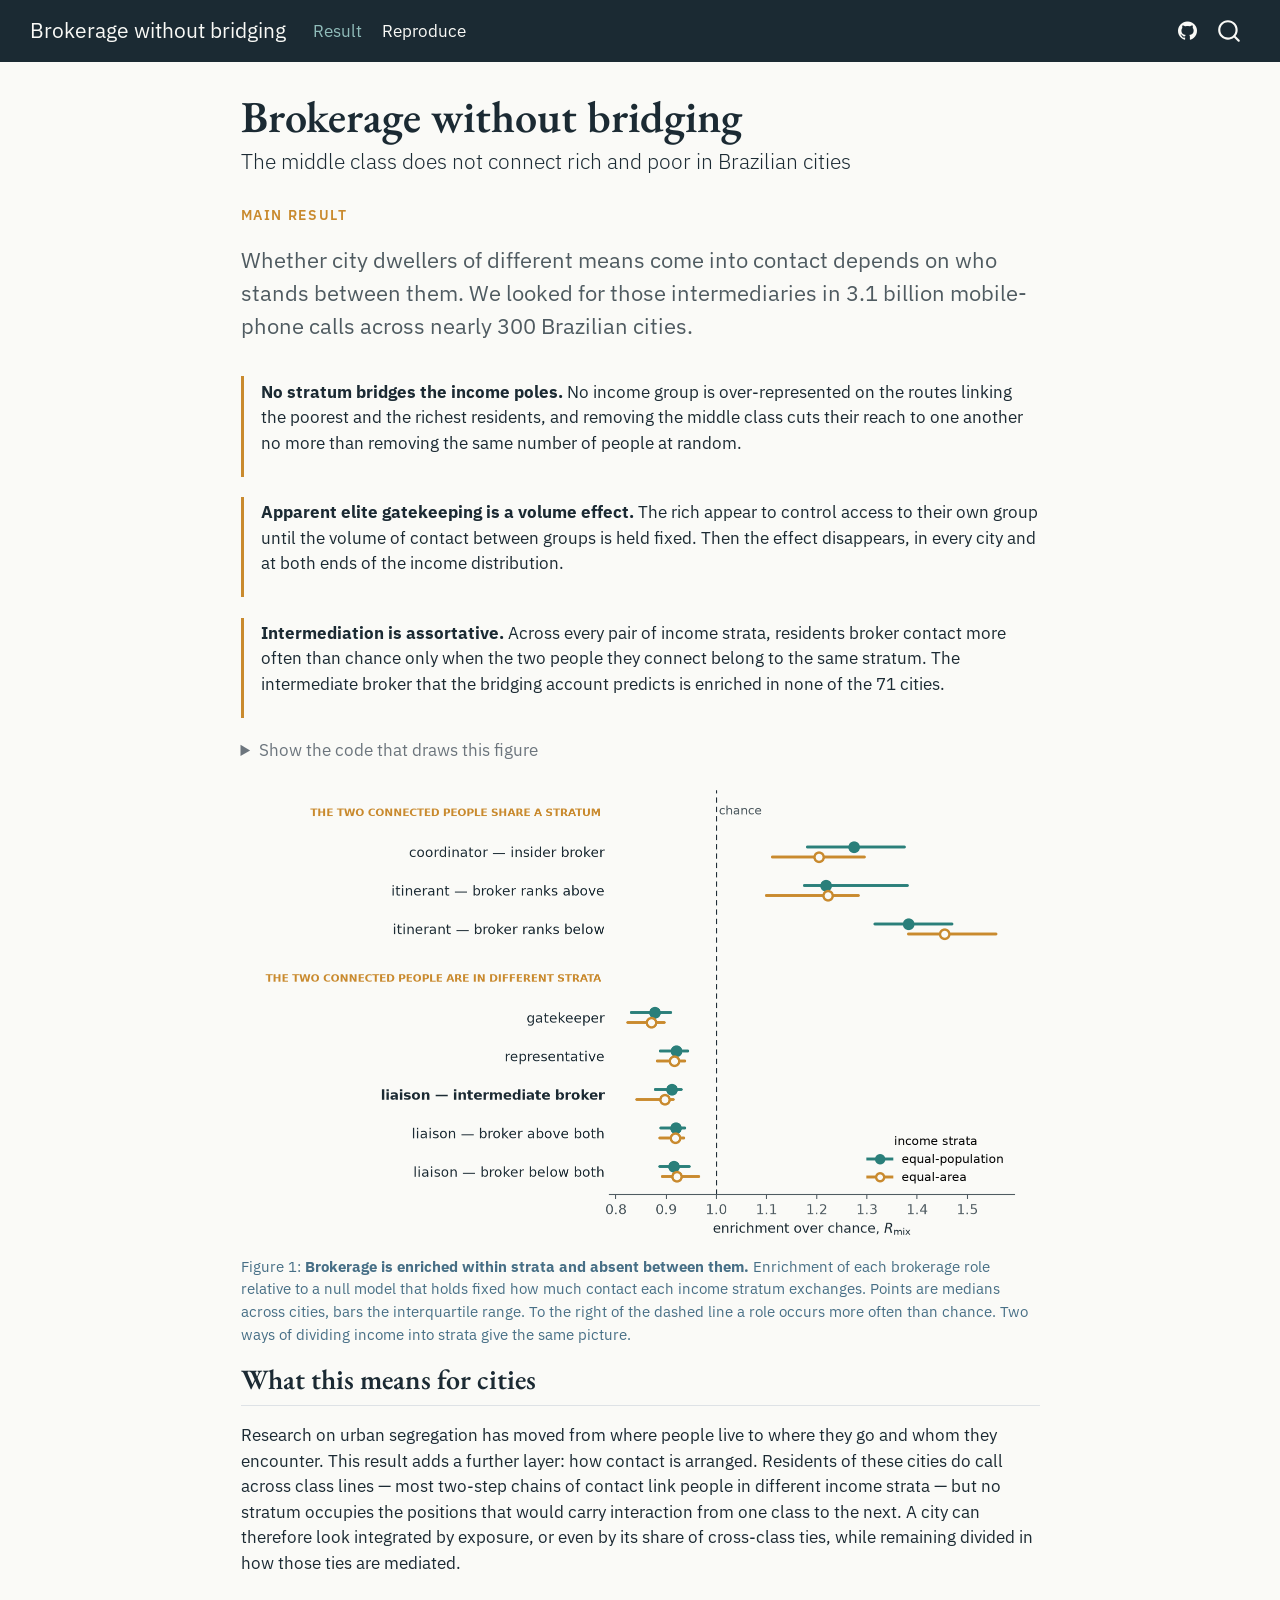
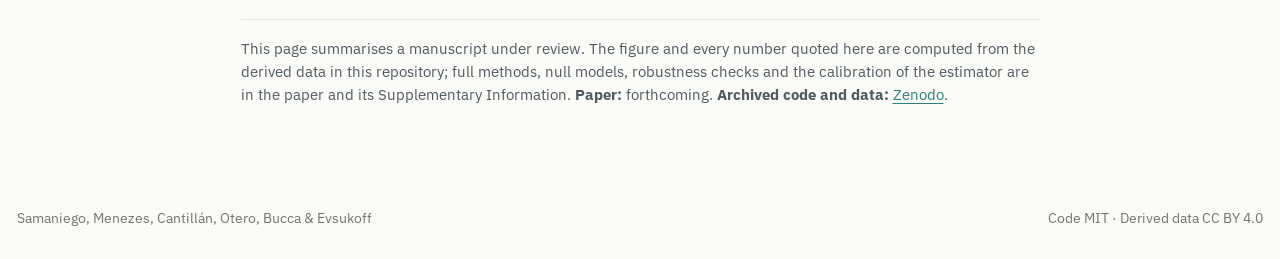
==== index.html @ ccaf2597 "Built site for gh-pages" ====
<!DOCTYPE html>
<html xmlns="http://www.w3.org/1999/xhtml" lang="en" xml:lang="en"><head>

<meta charset="utf-8">
<meta name="generator" content="quarto-1.10.19">

<meta name="viewport" content="width=device-width, initial-scale=1.0, user-scalable=yes">


<title>Brokerage without bridging</title>
<style>
/* Default styles provided by pandoc.
** See https://pandoc.org/MANUAL.html#variables-for-html for config info.
*/
span.smallcaps{font-variant: small-caps;}
div.columns{display: flex; gap: 1.5em;}
div.column{flex: auto;}
@media screen {
div.columns{gap: min(4vw, 1.5em);}
div.column{overflow-x: auto;}
}
div.hanging-indent{margin-left: 1.5em; text-indent: -1.5em;}
ul.task-list{list-style: none;}
ul.task-list li input[type="checkbox"] {
  width: 0.8em;
  margin: 0 0.8em 0.2em -1em; /* quarto-specific, see https://github.com/quarto-dev/quarto-cli/issues/4556 */ 
  vertical-align: middle;
}
/* CSS for syntax highlighting */
html { -webkit-text-size-adjust: 100%; }
pre > code.sourceCode { white-space: pre; position: relative; }
pre > code.sourceCode > span { display: inline-block; line-height: 1.25; }
pre > code.sourceCode > span:empty { height: 1.2em; }
.sourceCode { overflow: visible; }
code.sourceCode > span { color: inherit; text-decoration: inherit; }
div.sourceCode { margin: 1em 0; }
pre.sourceCode { margin: 0; }
@media screen {
div.sourceCode { overflow: auto; }
}
@media print {
pre > code.sourceCode { white-space: pre-wrap; }
pre > code.sourceCode > span { text-indent: -5em; padding-left: 5em; }
}
pre.numberSource code
  { counter-reset: source-line 0; }
pre.numberSource code > span
  { position: relative; left: -4em; counter-increment: source-line; }
pre.numberSource code > span > a:first-child::before
  { content: counter(source-line);
    position: relative; left: -1em; text-align: right; vertical-align: baseline;
    border: none; display: inline-block;
    -webkit-touch-callout: none; -webkit-user-select: none;
    -khtml-user-select: none; -moz-user-select: none;
    -ms-user-select: none; user-select: none;
    padding: 0 4px; width: 4em;
  }
pre.numberSource { margin-left: 3em;  padding-left: 4px; }
div.sourceCode
  {   }
@media screen {
pre > code.sourceCode > span > a:first-child::before { text-decoration: underline; }
}
</style>


<script src="site_libs/quarto-nav/quarto-nav.js"></script>
<script src="site_libs/quarto-nav/headroom.min.js"></script>
<script src="site_libs/clipboard/clipboard.min.js"></script>
<script src="site_libs/quarto-search/autocomplete.umd.js"></script>
<script src="site_libs/quarto-search/fuse.min.js"></script>
<script src="site_libs/quarto-search/quarto-search.js"></script>
<meta name="quarto:offset" content="./">
<script src="site_libs/quarto-html/quarto.js" type="module"></script>
<script src="site_libs/quarto-html/tabsets/tabsets.js" type="module"></script>
<script src="site_libs/quarto-html/popper.min.js"></script>
<script src="site_libs/quarto-html/tippy.umd.min.js"></script>
<script src="site_libs/quarto-html/anchor.min.js"></script>
<link href="site_libs/quarto-html/tippy.css" rel="stylesheet">
<link href="site_libs/quarto-html/quarto-syntax-highlighting-bf27225e3a48a9273f3daa8f8e829971.css" rel="stylesheet" id="quarto-text-highlighting-styles">
<script src="site_libs/bootstrap/bootstrap.min.js"></script>
<link href="site_libs/bootstrap/bootstrap-icons.css" rel="stylesheet">
<link href="site_libs/bootstrap/bootstrap-296f90be2a4265a819864c602e8d1efe.min.css" rel="stylesheet" append-hash="true" id="quarto-bootstrap" data-mode="light">
<script id="quarto-search-options" type="application/json">{
  "location": "navbar",
  "copy-button": false,
  "collapse-after": 3,
  "panel-placement": "end",
  "type": "overlay",
  "limit": 50,
  "keyboard-shortcut": [
    "f",
    "/",
    "s"
  ],
  "show-item-context": false,
  "language": {
    "search-no-results-text": "No results",
    "search-matching-documents-text": "matching documents",
    "search-copy-link-title": "Copy link to search",
    "search-hide-matches-text": "Hide additional matches",
    "search-more-match-text": "more match in this document",
    "search-more-matches-text": "more matches in this document",
    "search-clear-button-title": "Clear",
    "search-text-placeholder": "",
    "search-detached-cancel-button-title": "Cancel",
    "search-submit-button-title": "Submit",
    "search-label": "Search"
  }
}</script>
<style>html{ scroll-behavior: smooth; }</style>


</head>

<body class="nav-fixed fullcontent quarto-light">

<div id="quarto-search-results"></div>
  <header id="quarto-header" class="headroom fixed-top">
    <nav class="navbar navbar-expand-lg " data-bs-theme="dark">
      <div class="navbar-container container-fluid">
      <div class="navbar-brand-container mx-auto">
    <a class="navbar-brand" href="./index.html">
    <span class="navbar-title">Brokerage without bridging</span>
    </a>
  </div>
            <div id="quarto-search" class="" title="Search"></div>
          <button class="navbar-toggler" type="button" data-bs-toggle="collapse" data-bs-target="#navbarCollapse" aria-controls="navbarCollapse" role="menu" aria-expanded="false" aria-label="Toggle navigation" onclick="if (window.quartoToggleHeadroom) { window.quartoToggleHeadroom(); }">
  <span class="navbar-toggler-icon"></span>
</button>
          <div class="collapse navbar-collapse" id="navbarCollapse">
            <ul class="navbar-nav navbar-nav-scroll me-auto">
  <li class="nav-item">
    <a class="nav-link active" href="./index.html" aria-current="page"> 
<span class="menu-text">Result</span></a>
  </li>  
  <li class="nav-item">
    <a class="nav-link" href="./reproduce.html"> 
<span class="menu-text">Reproduce</span></a>
  </li>  
</ul>
            <ul class="navbar-nav navbar-nav-scroll ms-auto">
  <li class="nav-item compact">
    <a class="nav-link" href="https://github.com/horaciosamaniego/middle-class-brokerage"> <i class="bi bi-github" role="img" aria-label="GitHub repository">
</i> 
<span class="menu-text"></span></a>
  </li>  
</ul>
          </div> <!-- /navcollapse -->
            <div class="quarto-navbar-tools">
</div>
      </div> <!-- /container-fluid -->
    </nav>
</header>
<!-- content -->
<div id="quarto-content" class="quarto-container page-columns page-rows-contents page-layout-article page-navbar">
<!-- sidebar -->
<!-- margin-sidebar -->
    
<!-- main -->
<main class="content" id="quarto-document-content">

<header id="title-block-header" class="quarto-title-block default">
<div class="quarto-title">
<h1 class="title">Brokerage without bridging</h1>
<p class="subtitle lead">The middle class does not connect rich and poor in Brazilian cities</p>
</div>



<div class="quarto-title-meta">

    
  
    
  </div>
  


</header>


<div class="eyebrow">
<p>Main result</p>
</div>
<div class="lede">
<p>Whether city dwellers of different means come into contact depends on who stands between them. We looked for those intermediaries in 3.1 billion mobile-phone calls across nearly 300 Brazilian cities.</p>
</div>
<div class="finding">
<p><strong>No stratum bridges the income poles.</strong> No income group is over-represented on the routes linking the poorest and the richest residents, and removing the middle class cuts their reach to one another no more than removing the same number of people at random.</p>
</div>
<div class="finding">
<p><strong>Apparent elite gatekeeping is a volume effect.</strong> The rich appear to control access to their own group until the volume of contact between groups is held fixed. Then the effect disappears, in every city and at both ends of the income distribution.</p>
</div>
<div class="finding">
<p><strong>Intermediation is assortative.</strong> Across every pair of income strata, residents broker contact more often than chance only when the two people they connect belong to the same stratum. The intermediate broker that the bridging account predicts is enriched in none of the 71 cities.</p>
</div>
<div id="cell-fig-roles" class="cell" data-execution_count="2">
<details class="code-fold">
<summary>Show the code that draws this figure</summary>
<div class="code-copy-outer-scaffold"><div class="sourceCode cell-code" id="cb1"><pre class="sourceCode python code-with-copy"><code class="sourceCode python"><span id="cb1-1"><a href="#cb1-1" aria-hidden="true" tabindex="-1"></a><span class="im">import</span> matplotlib.pyplot <span class="im">as</span> plt</span>
<span id="cb1-2"><a href="#cb1-2" aria-hidden="true" tabindex="-1"></a><span class="im">from</span> matplotlib.lines <span class="im">import</span> Line2D</span>
<span id="cb1-3"><a href="#cb1-3" aria-hidden="true" tabindex="-1"></a></span>
<span id="cb1-4"><a href="#cb1-4" aria-hidden="true" tabindex="-1"></a>plt.rcParams.update({<span class="st">"font.family"</span>: <span class="st">"sans-serif"</span>, <span class="st">"font.size"</span>: <span class="dv">10</span>,</span>
<span id="cb1-5"><a href="#cb1-5" aria-hidden="true" tabindex="-1"></a>                     <span class="st">"axes.edgecolor"</span>: <span class="st">"#4F5B61"</span>, <span class="st">"axes.labelcolor"</span>: <span class="st">"#1B2A33"</span>,</span>
<span id="cb1-6"><a href="#cb1-6" aria-hidden="true" tabindex="-1"></a>                     <span class="st">"xtick.color"</span>: <span class="st">"#4F5B61"</span>, <span class="st">"ytick.color"</span>: <span class="st">"#1B2A33"</span>})</span>
<span id="cb1-7"><a href="#cb1-7" aria-hidden="true" tabindex="-1"></a>fig, ax <span class="op">=</span> plt.subplots(figsize<span class="op">=</span>(<span class="fl">7.4</span>, <span class="fl">4.9</span>))</span>
<span id="cb1-8"><a href="#cb1-8" aria-hidden="true" tabindex="-1"></a>fig.patch.set_facecolor(<span class="st">"#FAFAF7"</span>)<span class="op">;</span> ax.set_facecolor(<span class="st">"#FAFAF7"</span>)</span>
<span id="cb1-9"><a href="#cb1-9" aria-hidden="true" tabindex="-1"></a></span>
<span id="cb1-10"><a href="#cb1-10" aria-hidden="true" tabindex="-1"></a>ypos <span class="op">=</span> {}</span>
<span id="cb1-11"><a href="#cb1-11" aria-hidden="true" tabindex="-1"></a>y <span class="op">=</span> <span class="dv">0</span></span>
<span id="cb1-12"><a href="#cb1-12" aria-hidden="true" tabindex="-1"></a><span class="cf">for</span> i, (key, label, same) <span class="kw">in</span> <span class="bu">enumerate</span>(ROLES):</span>
<span id="cb1-13"><a href="#cb1-13" aria-hidden="true" tabindex="-1"></a>    <span class="cf">if</span> i <span class="op">==</span> <span class="dv">3</span>:</span>
<span id="cb1-14"><a href="#cb1-14" aria-hidden="true" tabindex="-1"></a>        y <span class="op">+=</span> <span class="fl">1.3</span>                                   <span class="co"># room for the second group header</span></span>
<span id="cb1-15"><a href="#cb1-15" aria-hidden="true" tabindex="-1"></a>    ypos[key] <span class="op">=</span> y</span>
<span id="cb1-16"><a href="#cb1-16" aria-hidden="true" tabindex="-1"></a>    y <span class="op">+=</span> <span class="dv">1</span></span>
<span id="cb1-17"><a href="#cb1-17" aria-hidden="true" tabindex="-1"></a></span>
<span id="cb1-18"><a href="#cb1-18" aria-hidden="true" tabindex="-1"></a>offset <span class="op">=</span> {<span class="st">"equal-population"</span>: <span class="op">-</span><span class="fl">0.13</span>, <span class="st">"equal-area"</span>: <span class="fl">0.13</span>}</span>
<span id="cb1-19"><a href="#cb1-19" aria-hidden="true" tabindex="-1"></a><span class="cf">for</span> fname, strat, colour <span class="kw">in</span> STRATS:</span>
<span id="cb1-20"><a href="#cb1-20" aria-hidden="true" tabindex="-1"></a>    <span class="cf">if</span> strat <span class="kw">not</span> <span class="kw">in</span> tables:</span>
<span id="cb1-21"><a href="#cb1-21" aria-hidden="true" tabindex="-1"></a>        <span class="cf">continue</span></span>
<span id="cb1-22"><a href="#cb1-22" aria-hidden="true" tabindex="-1"></a>    <span class="cf">for</span> key, _, _ <span class="kw">in</span> ROLES:</span>
<span id="cb1-23"><a href="#cb1-23" aria-hidden="true" tabindex="-1"></a>        v <span class="op">=</span> vals(tables[strat], key)</span>
<span id="cb1-24"><a href="#cb1-24" aria-hidden="true" tabindex="-1"></a>        <span class="cf">if</span> <span class="kw">not</span> <span class="bu">len</span>(v):</span>
<span id="cb1-25"><a href="#cb1-25" aria-hidden="true" tabindex="-1"></a>            <span class="cf">continue</span></span>
<span id="cb1-26"><a href="#cb1-26" aria-hidden="true" tabindex="-1"></a>        q1, med, q3 <span class="op">=</span> np.percentile(v, [<span class="dv">25</span>, <span class="dv">50</span>, <span class="dv">75</span>])</span>
<span id="cb1-27"><a href="#cb1-27" aria-hidden="true" tabindex="-1"></a>        yy <span class="op">=</span> ypos[key] <span class="op">+</span> offset[strat]</span>
<span id="cb1-28"><a href="#cb1-28" aria-hidden="true" tabindex="-1"></a>        ax.plot([q1, q3], [yy, yy], color<span class="op">=</span>colour, lw<span class="op">=</span><span class="fl">2.2</span>, solid_capstyle<span class="op">=</span><span class="st">"round"</span>)</span>
<span id="cb1-29"><a href="#cb1-29" aria-hidden="true" tabindex="-1"></a>        ax.plot(med, yy, <span class="st">"o"</span>, ms<span class="op">=</span><span class="dv">7</span>, color<span class="op">=</span>colour,</span>
<span id="cb1-30"><a href="#cb1-30" aria-hidden="true" tabindex="-1"></a>                mfc<span class="op">=</span>colour <span class="cf">if</span> strat <span class="op">==</span> <span class="st">"equal-population"</span> <span class="cf">else</span> <span class="st">"#FAFAF7"</span>, mew<span class="op">=</span><span class="fl">1.8</span>)</span>
<span id="cb1-31"><a href="#cb1-31" aria-hidden="true" tabindex="-1"></a></span>
<span id="cb1-32"><a href="#cb1-32" aria-hidden="true" tabindex="-1"></a>ax.axvline(<span class="dv">1</span>, color<span class="op">=</span><span class="st">"#1B2A33"</span>, ls<span class="op">=</span>(<span class="dv">0</span>, (<span class="dv">4</span>, <span class="dv">3</span>)), lw<span class="op">=</span><span class="dv">1</span>)</span>
<span id="cb1-33"><a href="#cb1-33" aria-hidden="true" tabindex="-1"></a>ax.text(<span class="fl">1.005</span>, <span class="op">-</span><span class="fl">1.05</span>, <span class="st">"chance"</span>, color<span class="op">=</span><span class="st">"#4F5B61"</span>, fontsize<span class="op">=</span><span class="dv">9</span>, va<span class="op">=</span><span class="st">"center"</span>)</span>
<span id="cb1-34"><a href="#cb1-34" aria-hidden="true" tabindex="-1"></a>ax.set_yticks([ypos[k] <span class="cf">for</span> k, _, _ <span class="kw">in</span> ROLES])</span>
<span id="cb1-35"><a href="#cb1-35" aria-hidden="true" tabindex="-1"></a>ax.set_yticklabels([l <span class="cf">for</span> _, l, _ <span class="kw">in</span> ROLES])</span>
<span id="cb1-36"><a href="#cb1-36" aria-hidden="true" tabindex="-1"></a><span class="cf">for</span> t, (key, _, _) <span class="kw">in</span> <span class="bu">zip</span>(ax.get_yticklabels(), ROLES):</span>
<span id="cb1-37"><a href="#cb1-37" aria-hidden="true" tabindex="-1"></a>    <span class="cf">if</span> key <span class="op">==</span> <span class="st">"liaison_intermediate"</span>:</span>
<span id="cb1-38"><a href="#cb1-38" aria-hidden="true" tabindex="-1"></a>        t.set_fontweight(<span class="st">"bold"</span>)                   <span class="co"># the bridging role</span></span>
<span id="cb1-39"><a href="#cb1-39" aria-hidden="true" tabindex="-1"></a>ax.set_xlabel(<span class="st">"enrichment over chance, $R_</span><span class="ch">\\</span><span class="st">mathrm</span><span class="sc">{mix}</span><span class="st">$"</span>)</span>
<span id="cb1-40"><a href="#cb1-40" aria-hidden="true" tabindex="-1"></a><span class="cf">for</span> side <span class="kw">in</span> (<span class="st">"top"</span>, <span class="st">"right"</span>, <span class="st">"left"</span>):</span>
<span id="cb1-41"><a href="#cb1-41" aria-hidden="true" tabindex="-1"></a>    ax.spines[side].set_visible(<span class="va">False</span>)</span>
<span id="cb1-42"><a href="#cb1-42" aria-hidden="true" tabindex="-1"></a>ax.tick_params(axis<span class="op">=</span><span class="st">"y"</span>, length<span class="op">=</span><span class="dv">0</span>)</span>
<span id="cb1-43"><a href="#cb1-43" aria-hidden="true" tabindex="-1"></a></span>
<span id="cb1-44"><a href="#cb1-44" aria-hidden="true" tabindex="-1"></a><span class="co"># group headers, right-aligned with the role labels, one row above each group</span></span>
<span id="cb1-45"><a href="#cb1-45" aria-hidden="true" tabindex="-1"></a><span class="cf">for</span> first, text <span class="kw">in</span> ((<span class="st">"coordinator"</span>, <span class="st">"THE TWO CONNECTED PEOPLE SHARE A STRATUM"</span>),</span>
<span id="cb1-46"><a href="#cb1-46" aria-hidden="true" tabindex="-1"></a>                    (<span class="st">"gatekeeper"</span>, <span class="st">"THE TWO CONNECTED PEOPLE ARE IN DIFFERENT STRATA"</span>)):</span>
<span id="cb1-47"><a href="#cb1-47" aria-hidden="true" tabindex="-1"></a>    ax.text(<span class="op">-</span><span class="fl">0.02</span>, ypos[first] <span class="op">-</span> <span class="fl">1.0</span>, text, transform<span class="op">=</span>ax.get_yaxis_transform(),</span>
<span id="cb1-48"><a href="#cb1-48" aria-hidden="true" tabindex="-1"></a>            ha<span class="op">=</span><span class="st">"right"</span>, va<span class="op">=</span><span class="st">"center"</span>, fontsize<span class="op">=</span><span class="dv">8</span>, color<span class="op">=</span><span class="st">"#C98A2E"</span>, fontweight<span class="op">=</span><span class="st">"bold"</span>)</span>
<span id="cb1-49"><a href="#cb1-49" aria-hidden="true" tabindex="-1"></a>ax.set_ylim(y <span class="op">-</span> <span class="fl">0.4</span>, <span class="op">-</span><span class="fl">1.6</span>)                         <span class="co"># inverted: top headroom for headers</span></span>
<span id="cb1-50"><a href="#cb1-50" aria-hidden="true" tabindex="-1"></a></span>
<span id="cb1-51"><a href="#cb1-51" aria-hidden="true" tabindex="-1"></a>handles <span class="op">=</span> [Line2D([], [], marker<span class="op">=</span><span class="st">"o"</span>, color<span class="op">=</span>c, mfc<span class="op">=</span>c <span class="cf">if</span> s <span class="op">==</span> <span class="st">"equal-population"</span> <span class="cf">else</span> <span class="st">"#FAFAF7"</span>,</span>
<span id="cb1-52"><a href="#cb1-52" aria-hidden="true" tabindex="-1"></a>                  mew<span class="op">=</span><span class="fl">1.8</span>, lw<span class="op">=</span><span class="fl">2.2</span>, label<span class="op">=</span>s) <span class="cf">for</span> _, s, c <span class="kw">in</span> STRATS <span class="cf">if</span> s <span class="kw">in</span> tables]</span>
<span id="cb1-53"><a href="#cb1-53" aria-hidden="true" tabindex="-1"></a>ax.legend(handles<span class="op">=</span>handles, frameon<span class="op">=</span><span class="va">False</span>, loc<span class="op">=</span><span class="st">"lower right"</span>, fontsize<span class="op">=</span><span class="dv">9</span>,</span>
<span id="cb1-54"><a href="#cb1-54" aria-hidden="true" tabindex="-1"></a>          title<span class="op">=</span><span class="st">"income strata"</span>, title_fontsize<span class="op">=</span><span class="dv">9</span>)</span>
<span id="cb1-55"><a href="#cb1-55" aria-hidden="true" tabindex="-1"></a>fig.subplots_adjust(left<span class="op">=</span><span class="fl">0.40</span>, right<span class="op">=</span><span class="fl">0.97</span>, top<span class="op">=</span><span class="fl">0.98</span>, bottom<span class="op">=</span><span class="fl">0.12</span>)</span>
<span id="cb1-56"><a href="#cb1-56" aria-hidden="true" tabindex="-1"></a>plt.show()</span></code></pre></div><button title="Copy to Clipboard" class="code-copy-button"><i class="bi"></i></button></div>
</details>
<div class="cell-output cell-output-display">
<div id="fig-roles" class="quarto-float quarto-figure quarto-figure-center anchored" alt="Dot plot of eight brokerage roles. The three roles whose endpoints share a stratum lie to the right of the chance line; the five roles connecting different strata, including the intermediate liaison, lie at or left of it.">
<figure class="quarto-float quarto-float-fig figure">
<div aria-describedby="fig-roles-caption-0ceaefa1-69ba-4598-a22c-09a6ac19f8ca">
<img src="index_files/figure-html/fig-roles-output-1.png" alt="Dot plot of eight brokerage roles. The three roles whose endpoints share a stratum lie to the right of the chance line; the five roles connecting different strata, including the intermediate liaison, lie at or left of it." width="768" height="465" class="figure-img">
</div>
<figcaption class="quarto-float-caption-bottom quarto-float-caption quarto-float-fig" id="fig-roles-caption-0ceaefa1-69ba-4598-a22c-09a6ac19f8ca">
Figure&nbsp;1: <strong>Brokerage is enriched within strata and absent between them.</strong> Enrichment of each brokerage role relative to a null model that holds fixed how much contact each income stratum exchanges. Points are medians across cities, bars the interquartile range. To the right of the dashed line a role occurs more often than chance. Two ways of dividing income into strata give the same picture.
</figcaption>
</figure>
</div>
</div>
</div>
<section id="what-this-means-for-cities" class="level2">
<h2 class="anchored" data-anchor-id="what-this-means-for-cities">What this means for cities</h2>
<p>Research on urban segregation has moved from where people live to where they go and whom they encounter. This result adds a further layer: how contact is arranged. Residents of these cities do call across class lines — most two-step chains of contact link people in different income strata — but no stratum occupies the positions that would carry interaction from one class to the next. A city can therefore look integrated by exposure, or even by its share of cross-class ties, while remaining divided in how those ties are mediated.</p>
<div class="status">
<p>This page summarises a manuscript under review. The figure and every number quoted here are computed from the derived data in this repository; full methods, null models, robustness checks and the calibration of the estimator are in the paper and its Supplementary Information. <strong>Paper:</strong> forthcoming. <strong>Archived code and data:</strong> <a href="https://doi.org/10.5281/zenodo.XXXXXXX">Zenodo</a>.</p>
</div>


</section>

</main> <!-- /main -->
<script id="quarto-html-after-body" type="application/javascript">
  window.document.addEventListener("DOMContentLoaded", function (event) {
    const icon = "";
    const anchorJS = new window.AnchorJS();
    anchorJS.options = {
      placement: 'right',
      icon: icon
    };
    anchorJS.add('.anchored');
    const isCodeAnnotation = (el) => {
      for (const clz of el.classList) {
        if (clz.startsWith('code-annotation-')) {                     
          return true;
        }
      }
      return false;
    }
    const onCopySuccess = function(e) {
      // button target
      const button = e.trigger;
      // don't keep focus
      button.blur();
      // flash "checked"
      button.classList.add('code-copy-button-checked');
      var currentTitle = button.getAttribute("title");
      button.setAttribute("title", "Copied!");
      let tooltip;
      if (window.bootstrap) {
        button.setAttribute("data-bs-toggle", "tooltip");
        button.setAttribute("data-bs-placement", "left");
        button.setAttribute("data-bs-title", "Copied!");
        tooltip = new bootstrap.Tooltip(button, 
          { trigger: "manual", 
            customClass: "code-copy-button-tooltip",
            offset: [0, -8]});
        tooltip.show();    
      }
      setTimeout(function() {
        if (tooltip) {
          tooltip.hide();
          button.removeAttribute("data-bs-title");
          button.removeAttribute("data-bs-toggle");
          button.removeAttribute("data-bs-placement");
        }
        button.setAttribute("title", currentTitle);
        button.classList.remove('code-copy-button-checked');
      }, 1000);
      // clear code selection
      e.clearSelection();
    }
    const getTextToCopy = function(trigger) {
      const outerScaffold = trigger.parentElement.cloneNode(true);
      const codeEl = outerScaffold.querySelector('code');
      for (const childEl of codeEl.children) {
        if (isCodeAnnotation(childEl)) {
          childEl.remove();
        }
      }
      return codeEl.innerText;
    }
    const clipboard = new window.ClipboardJS('.code-copy-button:not([data-in-quarto-modal])', {
      text: getTextToCopy
    });
    clipboard.on('success', onCopySuccess);
    if (window.document.getElementById('quarto-embedded-source-code-modal')) {
      const clipboardModal = new window.ClipboardJS('.code-copy-button[data-in-quarto-modal]', {
        text: getTextToCopy,
        container: window.document.getElementById('quarto-embedded-source-code-modal')
      });
      clipboardModal.on('success', onCopySuccess);
    }
      var localhostRegex = new RegExp(/^(?:http|https):\/\/localhost\:?[0-9]*\//);
      var mailtoRegex = new RegExp(/^mailto:/);
        var filterRegex = new RegExp("https:\/\/horaciosamaniego\.github\.io\/middle-class-brokerage");
      var isInternal = (href) => {
          return filterRegex.test(href) || localhostRegex.test(href) || mailtoRegex.test(href);
      }
      // Inspect non-navigation links and adorn them if external
     var links = window.document.querySelectorAll('a[href]:not(.nav-link):not(.navbar-brand):not(.toc-action):not(.sidebar-link):not(.sidebar-item-toggle):not(.pagination-link):not(.no-external):not([aria-hidden]):not(.dropdown-item):not(.quarto-navigation-tool):not(.about-link)');
      for (var i=0; i<links.length; i++) {
        const link = links[i];
        if (!isInternal(link.href)) {
          // undo the damage that might have been done by quarto-nav.js in the case of
          // links that we want to consider external
          if (link.dataset.originalHref !== undefined) {
            link.href = link.dataset.originalHref;
          }
        }
      }
    function tippyHover(el, contentFn, onTriggerFn, onUntriggerFn) {
      const config = {
        allowHTML: true,
        maxWidth: 500,
        delay: 100,
        arrow: false,
        appendTo: function(el) {
            return el.parentElement;
        },
        interactive: true,
        interactiveBorder: 10,
        theme: 'quarto',
        placement: 'bottom-start',
      };
      if (contentFn) {
        config.content = contentFn;
      }
      if (onTriggerFn) {
        config.onTrigger = onTriggerFn;
      }
      if (onUntriggerFn) {
        config.onUntrigger = onUntriggerFn;
      }
      window.tippy(el, config); 
    }
    const noterefs = window.document.querySelectorAll('a[role="doc-noteref"]');
    for (var i=0; i<noterefs.length; i++) {
      const ref = noterefs[i];
      tippyHover(ref, function() {
        // use id or data attribute instead here
        let href = ref.getAttribute('data-footnote-href') || ref.getAttribute('href');
        try { href = new URL(href).hash; } catch {}
        const id = href.replace(/^#\/?/, "");
        const note = window.document.getElementById(id);
        if (note) {
          return note.innerHTML;
        } else {
          return "";
        }
      });
    }
    const xrefs = window.document.querySelectorAll('a.quarto-xref');
    const processXRef = (id, note) => {
      // Strip column container classes
      const stripColumnClz = (el) => {
        el.classList.remove("page-full", "page-columns");
        if (el.children) {
          for (const child of el.children) {
            stripColumnClz(child);
          }
        }
      }
      stripColumnClz(note)
      if (id === null || id.startsWith('sec-')) {
        // Special case sections, only their first couple elements
        const container = document.createElement("div");
        if (note.children && note.children.length > 2) {
          container.appendChild(note.children[0].cloneNode(true));
          for (let i = 1; i < note.children.length; i++) {
            const child = note.children[i];
            if (child.tagName === "P" && child.innerText === "") {
              continue;
            } else {
              container.appendChild(child.cloneNode(true));
              break;
            }
          }
          if (window.Quarto?.typesetMath) {
            window.Quarto.typesetMath(container);
          }
          return container.innerHTML
        } else {
          if (window.Quarto?.typesetMath) {
            window.Quarto.typesetMath(note);
          }
          return note.innerHTML;
        }
      } else {
        // Remove any anchor links if they are present
        const anchorLink = note.querySelector('a.anchorjs-link');
        if (anchorLink) {
          anchorLink.remove();
        }
        if (window.Quarto?.typesetMath) {
          window.Quarto.typesetMath(note);
        }
        if (note.classList.contains("callout")) {
          return note.outerHTML;
        } else {
          return note.innerHTML;
        }
      }
    }
    for (var i=0; i<xrefs.length; i++) {
      const xref = xrefs[i];
      tippyHover(xref, undefined, function(instance) {
        instance.disable();
        let url = xref.getAttribute('href');
        let hash = undefined; 
        if (url.startsWith('#')) {
          hash = url;
        } else {
          try { hash = new URL(url).hash; } catch {}
        }
        if (hash) {
          const id = hash.replace(/^#\/?/, "");
          const note = window.document.getElementById(id);
          if (note !== null) {
            try {
              const html = processXRef(id, note.cloneNode(true));
              instance.setContent(html);
            } finally {
              instance.enable();
              instance.show();
            }
          } else {
            // See if we can fetch this
            fetch(url.split('#')[0])
            .then(res => res.text())
            .then(html => {
              const parser = new DOMParser();
              const htmlDoc = parser.parseFromString(html, "text/html");
              const note = htmlDoc.getElementById(id);
              if (note !== null) {
                const html = processXRef(id, note);
                instance.setContent(html);
              } 
            }).finally(() => {
              instance.enable();
              instance.show();
            });
          }
        } else {
          // See if we can fetch a full url (with no hash to target)
          // This is a special case and we should probably do some content thinning / targeting
          fetch(url)
          .then(res => res.text())
          .then(html => {
            const parser = new DOMParser();
            const htmlDoc = parser.parseFromString(html, "text/html");
            const note = htmlDoc.querySelector('main.content');
            if (note !== null) {
              // This should only happen for chapter cross references
              // (since there is no id in the URL)
              // remove the first header
              if (note.children.length > 0 && note.children[0].tagName === "HEADER") {
                note.children[0].remove();
              }
              const html = processXRef(null, note);
              instance.setContent(html);
            } 
          }).finally(() => {
            instance.enable();
            instance.show();
          });
        }
      }, function(instance) {
      });
    }
        let selectedAnnoteEl;
        const selectorForAnnotation = ( cell, annotation) => {
          let cellAttr = 'data-code-cell="' + cell + '"';
          let lineAttr = 'data-code-annotation="' +  annotation + '"';
          const selector = 'span[' + cellAttr + '][' + lineAttr + ']';
          return selector;
        }
        const selectCodeLines = (annoteEl) => {
          const doc = window.document;
          const targetCell = annoteEl.getAttribute("data-target-cell");
          const targetAnnotation = annoteEl.getAttribute("data-target-annotation");
          const annoteSpan = window.document.querySelector(selectorForAnnotation(targetCell, targetAnnotation));
          const lines = annoteSpan.getAttribute("data-code-lines").split(",");
          const lineIds = lines.map((line) => {
            return targetCell + "-" + line;
          })
          let top = null;
          let height = null;
          let parent = null;
          if (lineIds.length > 0) {
              //compute the position of the single el (top and bottom and make a div)
              const el = window.document.getElementById(lineIds[0]);
              top = el.offsetTop;
              height = el.offsetHeight;
              parent = el.parentElement.parentElement;
            if (lineIds.length > 1) {
              const lastEl = window.document.getElementById(lineIds[lineIds.length - 1]);
              const bottom = lastEl.offsetTop + lastEl.offsetHeight;
              height = bottom - top;
            }
            if (top !== null && height !== null && parent !== null) {
              // cook up a div (if necessary) and position it 
              let div = window.document.getElementById("code-annotation-line-highlight");
              if (div === null) {
                div = window.document.createElement("div");
                div.setAttribute("id", "code-annotation-line-highlight");
                div.style.position = 'absolute';
                parent.appendChild(div);
              }
              div.style.top = top - 2 + "px";
              div.style.height = height + 4 + "px";
              div.style.left = 0;
              let gutterDiv = window.document.getElementById("code-annotation-line-highlight-gutter");
              if (gutterDiv === null) {
                gutterDiv = window.document.createElement("div");
                gutterDiv.setAttribute("id", "code-annotation-line-highlight-gutter");
                gutterDiv.style.position = 'absolute';
                const codeCell = window.document.getElementById(targetCell);
                const gutter = codeCell.querySelector('.code-annotation-gutter');
                gutter.appendChild(gutterDiv);
              }
              gutterDiv.style.top = top - 2 + "px";
              gutterDiv.style.height = height + 4 + "px";
            }
            selectedAnnoteEl = annoteEl;
          }
        };
        const unselectCodeLines = () => {
          const elementsIds = ["code-annotation-line-highlight", "code-annotation-line-highlight-gutter"];
          elementsIds.forEach((elId) => {
            const div = window.document.getElementById(elId);
            if (div) {
              div.remove();
            }
          });
          selectedAnnoteEl = undefined;
        };
          // Handle positioning of the toggle
      window.addEventListener(
        "resize",
        throttle(() => {
          elRect = undefined;
          if (selectedAnnoteEl) {
            selectCodeLines(selectedAnnoteEl);
          }
        }, 10)
      );
      function throttle(fn, ms) {
      let throttle = false;
      let timer;
        return (...args) => {
          if(!throttle) { // first call gets through
              fn.apply(this, args);
              throttle = true;
          } else { // all the others get throttled
              if(timer) clearTimeout(timer); // cancel #2
              timer = setTimeout(() => {
                fn.apply(this, args);
                timer = throttle = false;
              }, ms);
          }
        };
      }
        // Attach click handler to the DT
        const annoteDls = window.document.querySelectorAll('dt[data-target-cell]');
        for (const annoteDlNode of annoteDls) {
          annoteDlNode.addEventListener('click', (event) => {
            const clickedEl = event.target;
            if (clickedEl !== selectedAnnoteEl) {
              unselectCodeLines();
              const activeEl = window.document.querySelector('dt[data-target-cell].code-annotation-active');
              if (activeEl) {
                activeEl.classList.remove('code-annotation-active');
              }
              selectCodeLines(clickedEl);
              clickedEl.classList.add('code-annotation-active');
            } else {
              // Unselect the line
              unselectCodeLines();
              clickedEl.classList.remove('code-annotation-active');
            }
          });
        }
    const findCites = (el) => {
      const parentEl = el.parentElement;
      if (parentEl) {
        const cites = parentEl.dataset.cites;
        if (cites) {
          return {
            el,
            cites: cites.split(' ')
          };
        } else {
          return findCites(el.parentElement)
        }
      } else {
        return undefined;
      }
    };
    var bibliorefs = window.document.querySelectorAll('a[role="doc-biblioref"]');
    for (var i=0; i<bibliorefs.length; i++) {
      const ref = bibliorefs[i];
      const citeInfo = findCites(ref);
      if (citeInfo) {
        tippyHover(citeInfo.el, function() {
          var popup = window.document.createElement('div');
          citeInfo.cites.forEach(function(cite) {
            var citeDiv = window.document.createElement('div');
            citeDiv.classList.add('hanging-indent');
            citeDiv.classList.add('csl-entry');
            var biblioDiv = window.document.getElementById('ref-' + cite);
            if (biblioDiv) {
              citeDiv.innerHTML = biblioDiv.innerHTML;
            }
            popup.appendChild(citeDiv);
          });
          return popup.innerHTML;
        });
      }
    }
  });
  </script>
</div> <!-- /content -->
<footer class="footer">
  <div class="nav-footer">
    <div class="nav-footer-left">
<p>Samaniego, Menezes, Cantillán, Otero, Bucca &amp; Evsukoff</p>
</div>   
    <div class="nav-footer-center">
      &nbsp;
    </div>
    <div class="nav-footer-right">
<p>Code MIT · Derived data CC BY 4.0</p>
</div>
  </div>
</footer>




<script src="site_libs/quarto-html/zenscroll-min.js"></script>
</body></html>
---- site_libs/quarto-html/tippy.css ----
.tippy-box[data-animation=fade][data-state=hidden]{opacity:0}[data-tippy-root]{max-width:calc(100vw - 10px)}.tippy-box{position:relative;background-color:#333;color:#fff;border-radius:4px;font-size:14px;line-height:1.4;white-space:normal;outline:0;transition-property:transform,visibility,opacity}.tippy-box[data-placement^=top]>.tippy-arrow{bottom:0}.tippy-box[data-placement^=top]>.tippy-arrow:before{bottom:-7px;left:0;border-width:8px 8px 0;border-top-color:initial;transform-origin:center top}.tippy-box[data-placement^=bottom]>.tippy-arrow{top:0}.tippy-box[data-placement^=bottom]>.tippy-arrow:before{top:-7px;left:0;border-width:0 8px 8px;border-bottom-color:initial;transform-origin:center bottom}.tippy-box[data-placement^=left]>.tippy-arrow{right:0}.tippy-box[data-placement^=left]>.tippy-arrow:before{border-width:8px 0 8px 8px;border-left-color:initial;right:-7px;transform-origin:center left}.tippy-box[data-placement^=right]>.tippy-arrow{left:0}.tippy-box[data-placement^=right]>.tippy-arrow:before{left:-7px;border-width:8px 8px 8px 0;border-right-color:initial;transform-origin:center right}.tippy-box[data-inertia][data-state=visible]{transition-timing-function:cubic-bezier(.54,1.5,.38,1.11)}.tippy-arrow{width:16px;height:16px;color:#333}.tippy-arrow:before{content:"";position:absolute;border-color:transparent;border-style:solid}.tippy-content{position:relative;padding:5px 9px;z-index:1}
---- site_libs/quarto-html/quarto-syntax-highlighting-bf27225e3a48a9273f3daa8f8e829971.css ----
/* quarto syntax highlight colors */
:root {
  --quarto-hl-ot-color: #003B4F;
  --quarto-hl-at-color: #657422;
  --quarto-hl-ss-color: #20794D;
  --quarto-hl-an-color: #5E5E5E;
  --quarto-hl-fu-color: #4758AB;
  --quarto-hl-st-color: #20794D;
  --quarto-hl-cf-color: #003B4F;
  --quarto-hl-op-color: #5E5E5E;
  --quarto-hl-er-color: #AD0000;
  --quarto-hl-bn-color: #AD0000;
  --quarto-hl-al-color: #AD0000;
  --quarto-hl-va-color: #111111;
  --quarto-hl-bu-color: inherit;
  --quarto-hl-ex-color: inherit;
  --quarto-hl-pp-color: #AD0000;
  --quarto-hl-in-color: #5E5E5E;
  --quarto-hl-vs-color: #20794D;
  --quarto-hl-wa-color: #5E5E5E;
  --quarto-hl-do-color: #5E5E5E;
  --quarto-hl-im-color: #00769E;
  --quarto-hl-ch-color: #20794D;
  --quarto-hl-dt-color: #AD0000;
  --quarto-hl-fl-color: #AD0000;
  --quarto-hl-co-color: #5E5E5E;
  --quarto-hl-cv-color: #5E5E5E;
  --quarto-hl-cn-color: #8f5902;
  --quarto-hl-sc-color: #5E5E5E;
  --quarto-hl-dv-color: #AD0000;
  --quarto-hl-kw-color: #003B4F;
}

/* other quarto variables */
:root {
  --quarto-font-monospace: SFMono-Regular, Menlo, Monaco, Consolas, "Liberation Mono", "Courier New", monospace;
}

/* syntax highlight based on Pandoc's rules */
pre > code.sourceCode > span {
  color: #003B4F;
}

code.sourceCode > span {
  color: #003B4F;
}

div.sourceCode,
div.sourceCode pre.sourceCode {
  color: #003B4F;
}

/* Normal */
code span {
  color: #003B4F;
}

/* Alert */
code span.al {
  color: #AD0000;
  font-style: inherit;
}

/* Annotation */
code span.an {
  color: #5E5E5E;
  font-style: inherit;
}

/* Attribute */
code span.at {
  color: #657422;
  font-style: inherit;
}

/* BaseN */
code span.bn {
  color: #AD0000;
  font-style: inherit;
}

/* BuiltIn */
code span.bu {
  font-style: inherit;
}

/* ControlFlow */
code span.cf {
  color: #003B4F;
  font-weight: bold;
  font-style: inherit;
}

/* Char */
code span.ch {
  color: #20794D;
  font-style: inherit;
}

/* Constant */
code span.cn {
  color: #8f5902;
  font-style: inherit;
}

/* Comment */
code span.co {
  color: #5E5E5E;
  font-style: inherit;
}

/* CommentVar */
code span.cv {
  color: #5E5E5E;
  font-style: italic;
}

/* Documentation */
code span.do {
  color: #5E5E5E;
  font-style: italic;
}

/* DataType */
code span.dt {
  color: #AD0000;
  font-style: inherit;
}

/* DecVal */
code span.dv {
  color: #AD0000;
  font-style: inherit;
}

/* Error */
code span.er {
  color: #AD0000;
  font-style: inherit;
}

/* Extension */
code span.ex {
  font-style: inherit;
}

/* Float */
code span.fl {
  color: #AD0000;
  font-style: inherit;
}

/* Function */
code span.fu {
  color: #4758AB;
  font-style: inherit;
}

/* Import */
code span.im {
  color: #00769E;
  font-style: inherit;
}

/* Information */
code span.in {
  color: #5E5E5E;
  font-style: inherit;
}

/* Keyword */
code span.kw {
  color: #003B4F;
  font-weight: bold;
  font-style: inherit;
}

/* Operator */
code span.op {
  color: #5E5E5E;
  font-style: inherit;
}

/* Other */
code span.ot {
  color: #003B4F;
  font-style: inherit;
}

/* Preprocessor */
code span.pp {
  color: #AD0000;
  font-style: inherit;
}

/* SpecialChar */
code span.sc {
  color: #5E5E5E;
  font-style: inherit;
}

/* SpecialString */
code span.ss {
  color: #20794D;
  font-style: inherit;
}

/* String */
code span.st {
  color: #20794D;
  font-style: inherit;
}

/* Variable */
code span.va {
  color: #111111;
  font-style: inherit;
}

/* VerbatimString */
code span.vs {
  color: #20794D;
  font-style: inherit;
}

/* Warning */
code span.wa {
  color: #5E5E5E;
  font-style: italic;
}

.prevent-inlining {
  content: "</";
}

/*# sourceMappingURL=8be38f48d34c45af72792cbd699585e7.css.map */
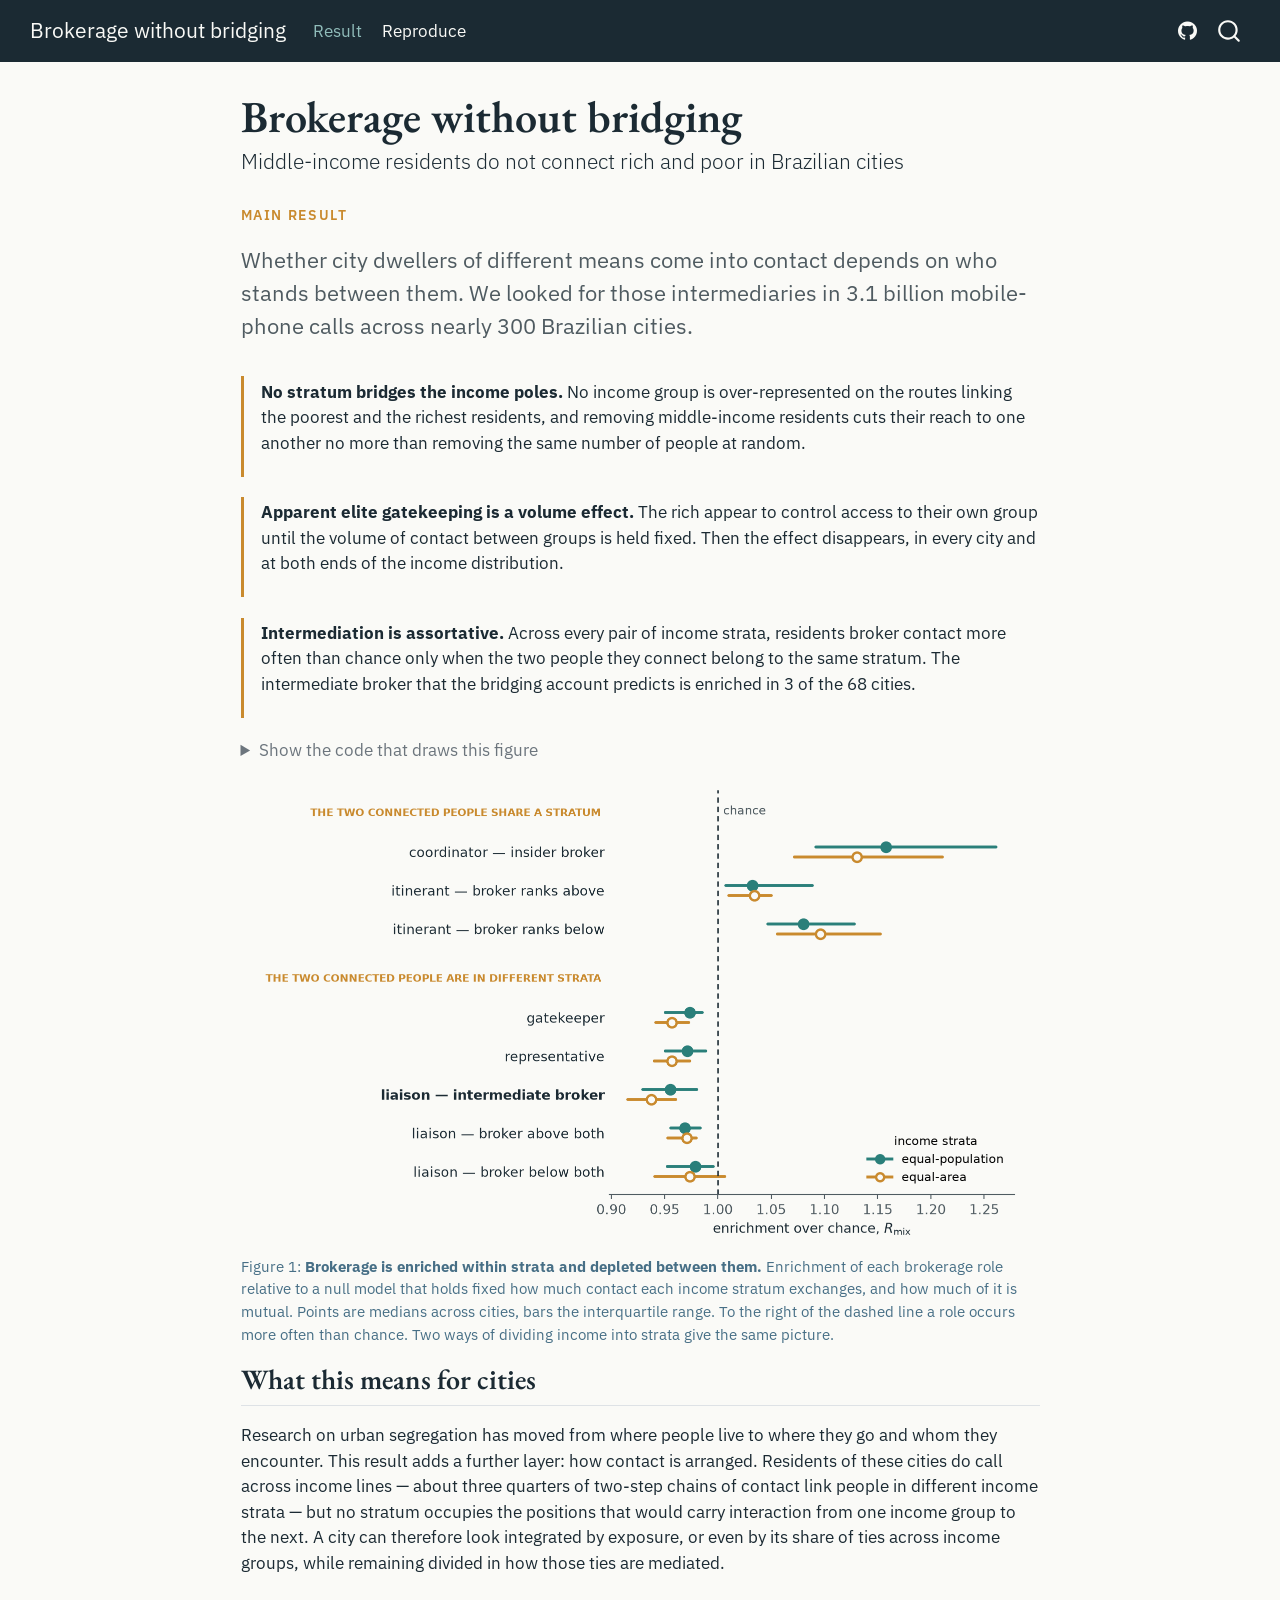
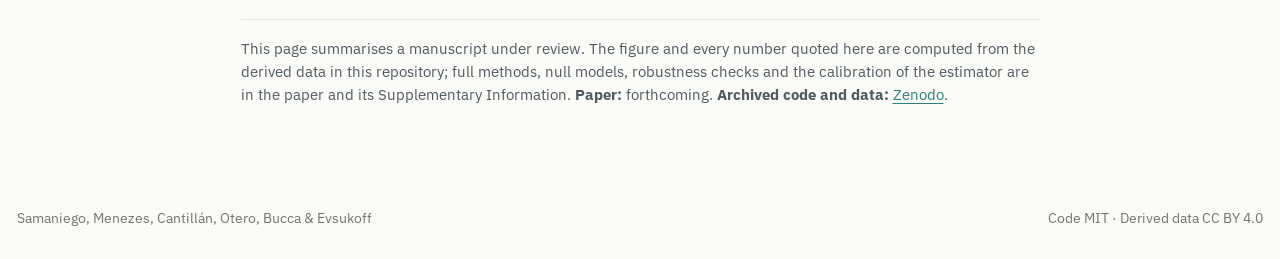
==== commit e8152bbf: "Built site for gh-pages" ====
--- a/index.html
+++ b/index.html
@@ -2,7 +2,7 @@
 <html xmlns="http://www.w3.org/1999/xhtml" lang="en" xml:lang="en"><head>
 
 <meta charset="utf-8">
-<meta name="generator" content="quarto-1.10.19">
+<meta name="generator" content="quarto-1.11.9">
 
 <meta name="viewport" content="width=device-width, initial-scale=1.0, user-scalable=yes">
 
@@ -73,14 +73,15 @@
 <meta name="quarto:offset" content="./">
 <script src="site_libs/quarto-html/quarto.js" type="module"></script>
 <script src="site_libs/quarto-html/tabsets/tabsets.js" type="module"></script>
+<script src="site_libs/quarto-html/scrollable-regions/scrollable-regions.js" type="module"></script>
 <script src="site_libs/quarto-html/popper.min.js"></script>
 <script src="site_libs/quarto-html/tippy.umd.min.js"></script>
 <script src="site_libs/quarto-html/anchor.min.js"></script>
 <link href="site_libs/quarto-html/tippy.css" rel="stylesheet">
-<link href="site_libs/quarto-html/quarto-syntax-highlighting-bf27225e3a48a9273f3daa8f8e829971.css" rel="stylesheet" id="quarto-text-highlighting-styles">
+<link href="site_libs/quarto-html/quarto-syntax-highlighting-63b5708e65d6cd79cd7618c58d0c21e7.css" rel="stylesheet" id="quarto-text-highlighting-styles">
 <script src="site_libs/bootstrap/bootstrap.min.js"></script>
 <link href="site_libs/bootstrap/bootstrap-icons.css" rel="stylesheet">
-<link href="site_libs/bootstrap/bootstrap-296f90be2a4265a819864c602e8d1efe.min.css" rel="stylesheet" append-hash="true" id="quarto-bootstrap" data-mode="light">
+<link href="site_libs/bootstrap/bootstrap-671b9058e62aa6f34e4dd29fcade419a.min.css" rel="stylesheet" append-hash="true" id="quarto-bootstrap" data-mode="light">
 <script id="quarto-search-options" type="application/json">{
   "location": "navbar",
   "copy-button": false,
@@ -113,19 +114,18 @@
 
 </head>
 
-<body class="nav-fixed fullcontent quarto-light">
+<body class="nav-fixed fullcontent quarto-light"><a id="quarto-skip-link" class="visually-hidden-focusable" href="#quarto-document-content">Skip to main content</a>
 
 <div id="quarto-search-results"></div>
   <header id="quarto-header" class="headroom fixed-top">
-    <nav class="navbar navbar-expand-lg " data-bs-theme="dark">
+    <nav class="navbar navbar-expand-lg " data-bs-theme="dark" aria-label="Site">
       <div class="navbar-container container-fluid">
       <div class="navbar-brand-container mx-auto">
     <a class="navbar-brand" href="./index.html">
     <span class="navbar-title">Brokerage without bridging</span>
     </a>
   </div>
-            <div id="quarto-search" class="" title="Search"></div>
-          <button class="navbar-toggler" type="button" data-bs-toggle="collapse" data-bs-target="#navbarCollapse" aria-controls="navbarCollapse" role="menu" aria-expanded="false" aria-label="Toggle navigation" onclick="if (window.quartoToggleHeadroom) { window.quartoToggleHeadroom(); }">
+          <button class="navbar-toggler" type="button" data-bs-toggle="collapse" data-bs-target="#navbarCollapse" aria-controls="navbarCollapse" aria-expanded="false" aria-label="Toggle navigation" onclick="if (window.quartoToggleHeadroom) { window.quartoToggleHeadroom(); }">
   <span class="navbar-toggler-icon"></span>
 </button>
           <div class="collapse navbar-collapse" id="navbarCollapse">
@@ -149,6 +149,7 @@
           </div> <!-- /navcollapse -->
             <div class="quarto-navbar-tools">
 </div>
+            <div id="quarto-search" class="" title="Search"></div>
       </div> <!-- /container-fluid -->
     </nav>
 </header>
@@ -158,12 +159,12 @@
 <!-- margin-sidebar -->
     
 <!-- main -->
-<main class="content" id="quarto-document-content">
+<main class="content" id="quarto-document-content" tabindex="-1">
 
 <header id="title-block-header" class="quarto-title-block default">
 <div class="quarto-title">
 <h1 class="title">Brokerage without bridging</h1>
-<p class="subtitle lead">The middle class does not connect rich and poor in Brazilian cities</p>
+<p class="subtitle lead">Middle-income residents do not connect rich and poor in Brazilian cities</p>
 </div>
 
 
@@ -187,13 +188,13 @@
 <p>Whether city dwellers of different means come into contact depends on who stands between them. We looked for those intermediaries in 3.1 billion mobile-phone calls across nearly 300 Brazilian cities.</p>
 </div>
 <div class="finding">
-<p><strong>No stratum bridges the income poles.</strong> No income group is over-represented on the routes linking the poorest and the richest residents, and removing the middle class cuts their reach to one another no more than removing the same number of people at random.</p>
+<p><strong>No stratum bridges the income poles.</strong> No income group is over-represented on the routes linking the poorest and the richest residents, and removing middle-income residents cuts their reach to one another no more than removing the same number of people at random.</p>
 </div>
 <div class="finding">
 <p><strong>Apparent elite gatekeeping is a volume effect.</strong> The rich appear to control access to their own group until the volume of contact between groups is held fixed. Then the effect disappears, in every city and at both ends of the income distribution.</p>
 </div>
 <div class="finding">
-<p><strong>Intermediation is assortative.</strong> Across every pair of income strata, residents broker contact more often than chance only when the two people they connect belong to the same stratum. The intermediate broker that the bridging account predicts is enriched in none of the 71 cities.</p>
+<p><strong>Intermediation is assortative.</strong> Across every pair of income strata, residents broker contact more often than chance only when the two people they connect belong to the same stratum. The intermediate broker that the bridging account predicts is enriched in 3 of the 68 cities.</p>
 </div>
 <div id="cell-fig-roles" class="cell" data-execution_count="2">
 <details class="code-fold">
@@ -262,7 +263,7 @@
 <img src="index_files/figure-html/fig-roles-output-1.png" alt="Dot plot of eight brokerage roles. The three roles whose endpoints share a stratum lie to the right of the chance line; the five roles connecting different strata, including the intermediate liaison, lie at or left of it." width="768" height="465" class="figure-img">
 </div>
 <figcaption class="quarto-float-caption-bottom quarto-float-caption quarto-float-fig" id="fig-roles-caption-0ceaefa1-69ba-4598-a22c-09a6ac19f8ca">
-Figure&nbsp;1: <strong>Brokerage is enriched within strata and absent between them.</strong> Enrichment of each brokerage role relative to a null model that holds fixed how much contact each income stratum exchanges. Points are medians across cities, bars the interquartile range. To the right of the dashed line a role occurs more often than chance. Two ways of dividing income into strata give the same picture.
+Figure&nbsp;1: <strong>Brokerage is enriched within strata and depleted between them.</strong> Enrichment of each brokerage role relative to a null model that holds fixed how much contact each income stratum exchanges, and how much of it is mutual. Points are medians across cities, bars the interquartile range. To the right of the dashed line a role occurs more often than chance. Two ways of dividing income into strata give the same picture.
 </figcaption>
 </figure>
 </div>
@@ -270,9 +271,9 @@
 </div>
 <section id="what-this-means-for-cities" class="level2">
 <h2 class="anchored" data-anchor-id="what-this-means-for-cities">What this means for cities</h2>
-<p>Research on urban segregation has moved from where people live to where they go and whom they encounter. This result adds a further layer: how contact is arranged. Residents of these cities do call across class lines — most two-step chains of contact link people in different income strata — but no stratum occupies the positions that would carry interaction from one class to the next. A city can therefore look integrated by exposure, or even by its share of cross-class ties, while remaining divided in how those ties are mediated.</p>
+<p>Research on urban segregation has moved from where people live to where they go and whom they encounter. This result adds a further layer: how contact is arranged. Residents of these cities do call across income lines — about three quarters of two-step chains of contact link people in different income strata — but no stratum occupies the positions that would carry interaction from one income group to the next. A city can therefore look integrated by exposure, or even by its share of ties across income groups, while remaining divided in how those ties are mediated.</p>
 <div class="status">
-<p>This page summarises a manuscript under review. The figure and every number quoted here are computed from the derived data in this repository; full methods, null models, robustness checks and the calibration of the estimator are in the paper and its Supplementary Information. <strong>Paper:</strong> forthcoming. <strong>Archived code and data:</strong> <a href="https://doi.org/10.5281/zenodo.XXXXXXX">Zenodo</a>.</p>
+<p>This page summarises a manuscript under review. The figure and every number quoted here are computed from the derived data in this repository; full methods, null models, robustness checks and the calibration of the estimator are in the paper and its Supplementary Information. <strong>Paper:</strong> forthcoming. <strong>Archived code and data:</strong> <a href="https://doi.org/10.5281/zenodo.23606008">Zenodo</a>.</p>
 </div>
 
 
@@ -357,7 +358,8 @@
           return filterRegex.test(href) || localhostRegex.test(href) || mailtoRegex.test(href);
       }
       // Inspect non-navigation links and adorn them if external
-     var links = window.document.querySelectorAll('a[href]:not(.nav-link):not(.navbar-brand):not(.toc-action):not(.sidebar-link):not(.sidebar-item-toggle):not(.pagination-link):not(.no-external):not([aria-hidden]):not(.dropdown-item):not(.quarto-navigation-tool):not(.about-link)');
+      window.quartoDecorateExternalLinks = function (root) {
+     var links = (root || window.document).querySelectorAll('a[href]:not(.nav-link):not(.navbar-brand):not(.toc-action):not(.sidebar-link):not(.sidebar-item-toggle):not(.pagination-link):not(.no-external):not([aria-hidden]):not(.dropdown-item):not(.quarto-navigation-tool):not(.about-link)');
       for (var i=0; i<links.length; i++) {
         const link = links[i];
         if (!isInternal(link.href)) {
@@ -366,8 +368,69 @@
           if (link.dataset.originalHref !== undefined) {
             link.href = link.dataset.originalHref;
           }
-        }
-      }
+          if (!link.classList.contains('no-external-icon')) {
+          }
+        }
+      }
+      };
+      window.quartoDecorateExternalLinks(window.document);
+    // Esc closes the popup (WCAG 1.4.13) and focus leaving both trigger and
+    // popup closes it (WCAG 2.4.11); tippy handles neither for interactive popups.
+    const hideOnEscAndFocusOut = {
+      name: 'hideOnEscAndFocusOut',
+      defaultValue: true,
+      fn(instance) {
+        const dismiss = () => {
+          // A show scheduled by the trigger delay would otherwise reopen it
+          instance.clearDelayTimeouts();
+          instance.hide();
+        };
+        const onKeyDown = (event) => {
+          if (event.key !== 'Escape') {
+            return;
+          }
+          // Keep Esc from also reaching page handlers (e.g. reveal.js overview),
+          // except an open reveal.js slide menu, which Esc should close too.
+          // The menu handles keys only when its keyboard option is on.
+          const menuHandlesEsc = window.Reveal?.getPlugin?.('menu')?.isOpen() &&
+            window.Reveal.getConfig().menu?.keyboard !== false;
+          if (!menuHandlesEsc) {
+            event.stopPropagation();
+          }
+          if (instance.popper.contains(window.document.activeElement)) {
+            // Disabled while refocusing so the focus trigger does not reopen it
+            instance.disable();
+            instance.reference.focus();
+            instance.enable();
+          }
+          dismiss();
+        };
+        const onFocusOut = (event) => {
+          const target = event.relatedTarget;
+          if (target && !instance.reference.contains(target) &&
+              !instance.popper.contains(target)) {
+            dismiss();
+          }
+        };
+        // On the trigger too: a click trigger (code-annotations: select) has no
+        // blur handling. Attached for the instance's lifetime so leaving the
+        // trigger also cancels a show still pending on the trigger delay.
+        instance.reference.addEventListener('focusout', onFocusOut);
+        return {
+          onShow() {
+            window.document.addEventListener('keydown', onKeyDown, true);
+            instance.popper.addEventListener('focusout', onFocusOut);
+          },
+          onHide() {
+            window.document.removeEventListener('keydown', onKeyDown, true);
+            instance.popper.removeEventListener('focusout', onFocusOut);
+          },
+          onDestroy() {
+            instance.reference.removeEventListener('focusout', onFocusOut);
+          },
+        };
+      },
+    };
     function tippyHover(el, contentFn, onTriggerFn, onUntriggerFn) {
       const config = {
         allowHTML: true,
@@ -381,6 +444,7 @@
         interactiveBorder: 10,
         theme: 'quarto',
         placement: 'bottom-start',
+        plugins: [hideOnEscAndFocusOut],
       };
       if (contentFn) {
         config.content = contentFn;
@@ -543,44 +607,54 @@
           const lineIds = lines.map((line) => {
             return targetCell + "-" + line;
           })
-          let top = null;
-          let height = null;
-          let parent = null;
+          // Each band is positioned against its own containing block, which is
+          // not the offsetParent of the lines, so place it from client rects.
+          const placeBand = (band, firstEl, lastEl, codeBlock) => {
+            const container = band.offsetParent;
+            if (container === null) {
+              return;
+            }
+            const containerRect = container.getBoundingClientRect();
+            // Reveal.js scales slides with a transform, so convert client
+            // pixels back to the CSS pixels of the container.
+            const scale = containerRect.height / container.offsetHeight || 1;
+            const firstRect = firstEl.getBoundingClientRect();
+            const lastRect = lastEl.getBoundingClientRect();
+            const top = (firstRect.top - containerRect.top) / scale - container.clientTop + container.scrollTop;
+            const height = (lastRect.bottom - firstRect.top) / scale;
+            band.style.top = top - 2 + "px";
+            band.style.height = height + 4 + "px";
+            if (codeBlock) {
+              // Without the copy button wrapper, the containing block is wider
+              // than the code block, so span the code block explicitly.
+              const blockRect = codeBlock.getBoundingClientRect();
+              band.style.left = (blockRect.left - containerRect.left) / scale - container.clientLeft + container.scrollLeft + "px";
+              band.style.width = blockRect.width / scale + "px";
+            }
+          };
           if (lineIds.length > 0) {
-              //compute the position of the single el (top and bottom and make a div)
-              const el = window.document.getElementById(lineIds[0]);
-              top = el.offsetTop;
-              height = el.offsetHeight;
-              parent = el.parentElement.parentElement;
-            if (lineIds.length > 1) {
-              const lastEl = window.document.getElementById(lineIds[lineIds.length - 1]);
-              const bottom = lastEl.offsetTop + lastEl.offsetHeight;
-              height = bottom - top;
-            }
-            if (top !== null && height !== null && parent !== null) {
-              // cook up a div (if necessary) and position it 
-              let div = window.document.getElementById("code-annotation-line-highlight");
-              if (div === null) {
-                div = window.document.createElement("div");
-                div.setAttribute("id", "code-annotation-line-highlight");
-                div.style.position = 'absolute';
-                parent.appendChild(div);
-              }
-              div.style.top = top - 2 + "px";
-              div.style.height = height + 4 + "px";
-              div.style.left = 0;
-              let gutterDiv = window.document.getElementById("code-annotation-line-highlight-gutter");
-              if (gutterDiv === null) {
-                gutterDiv = window.document.createElement("div");
-                gutterDiv.setAttribute("id", "code-annotation-line-highlight-gutter");
-                gutterDiv.style.position = 'absolute';
-                const codeCell = window.document.getElementById(targetCell);
-                const gutter = codeCell.querySelector('.code-annotation-gutter');
-                gutter.appendChild(gutterDiv);
-              }
-              gutterDiv.style.top = top - 2 + "px";
-              gutterDiv.style.height = height + 4 + "px";
-            }
+            const el = window.document.getElementById(lineIds[0]);
+            const lastEl = window.document.getElementById(lineIds[lineIds.length - 1]);
+            const parent = el.parentElement.parentElement;
+            // cook up a div (if necessary) and position it
+            let div = window.document.getElementById("code-annotation-line-highlight");
+            if (div === null) {
+              div = window.document.createElement("div");
+              div.setAttribute("id", "code-annotation-line-highlight");
+              div.style.position = 'absolute';
+              parent.appendChild(div);
+            }
+            placeBand(div, el, lastEl, parent.closest("div.sourceCode") || parent);
+            let gutterDiv = window.document.getElementById("code-annotation-line-highlight-gutter");
+            if (gutterDiv === null) {
+              gutterDiv = window.document.createElement("div");
+              gutterDiv.setAttribute("id", "code-annotation-line-highlight-gutter");
+              gutterDiv.style.position = 'absolute';
+              const codeCell = window.document.getElementById(targetCell);
+              const gutter = codeCell.querySelector('.code-annotation-gutter');
+              gutter.appendChild(gutterDiv);
+            }
+            placeBand(gutterDiv, el, lastEl);
             selectedAnnoteEl = annoteEl;
           }
         };
@@ -679,6 +753,9 @@
     }
   });
   </script>
+  <script type="application/javascript">
+  window.quartoScrollableRegionsLabels = {"code":"Scrollable code","output":"Scrollable output"};
+  </script>
 </div> <!-- /content -->
 <footer class="footer">
   <div class="nav-footer">
--- a/site_libs/quarto-html/quarto-syntax-highlighting-63b5708e65d6cd79cd7618c58d0c21e7.css
+++ b/site_libs/quarto-html/quarto-syntax-highlighting-63b5708e65d6cd79cd7618c58d0c21e7.css
@@ -0,0 +1,236 @@
+/* quarto syntax highlight colors */
+:root {
+  --quarto-hl-ot-color: #003B4F;
+  --quarto-hl-at-color: #657422;
+  --quarto-hl-ss-color: #20794D;
+  --quarto-hl-an-color: #5E5E5E;
+  --quarto-hl-fu-color: #4758AB;
+  --quarto-hl-st-color: #20794D;
+  --quarto-hl-cf-color: #003B4F;
+  --quarto-hl-op-color: #5E5E5E;
+  --quarto-hl-er-color: #AD0000;
+  --quarto-hl-bn-color: #AD0000;
+  --quarto-hl-al-color: #AD0000;
+  --quarto-hl-va-color: #111111;
+  --quarto-hl-bu-color: inherit;
+  --quarto-hl-ex-color: inherit;
+  --quarto-hl-pp-color: #AD0000;
+  --quarto-hl-in-color: #5E5E5E;
+  --quarto-hl-vs-color: #20794D;
+  --quarto-hl-wa-color: #5E5E5E;
+  --quarto-hl-do-color: #5E5E5E;
+  --quarto-hl-im-color: #00769E;
+  --quarto-hl-ch-color: #20794D;
+  --quarto-hl-dt-color: #AD0000;
+  --quarto-hl-fl-color: #AD0000;
+  --quarto-hl-co-color: #5E5E5E;
+  --quarto-hl-cv-color: #5E5E5E;
+  --quarto-hl-cn-color: #8f5902;
+  --quarto-hl-sc-color: #5E5E5E;
+  --quarto-hl-dv-color: #AD0000;
+  --quarto-hl-kw-color: #003B4F;
+}
+
+/* other quarto variables */
+:root {
+  --quarto-font-monospace: SFMono-Regular, Menlo, Monaco, Consolas, "Liberation Mono", "Courier New", monospace;
+}
+
+/* syntax highlight based on Pandoc's rules */
+pre > code.sourceCode > span {
+  color: #003B4F;
+}
+
+code.sourceCode > span {
+  color: #003B4F;
+}
+
+div.sourceCode,
+div.sourceCode pre.sourceCode {
+  color: #003B4F;
+}
+
+/* Normal */
+code span {
+  color: #003B4F;
+}
+
+/* Alert */
+code span.al {
+  color: #AD0000;
+  font-style: inherit;
+}
+
+/* Annotation */
+code span.an {
+  color: #5E5E5E;
+  font-style: inherit;
+}
+
+/* Attribute */
+code span.at {
+  color: #657422;
+  font-style: inherit;
+}
+
+/* BaseN */
+code span.bn {
+  color: #AD0000;
+  font-style: inherit;
+}
+
+/* BuiltIn */
+code span.bu {
+  font-style: inherit;
+}
+
+/* ControlFlow */
+code span.cf {
+  color: #003B4F;
+  font-weight: bold;
+  font-style: inherit;
+}
+
+/* Char */
+code span.ch {
+  color: #20794D;
+  font-style: inherit;
+}
+
+/* Constant */
+code span.cn {
+  color: #8f5902;
+  font-style: inherit;
+}
+
+/* Comment */
+code span.co {
+  color: #5E5E5E;
+  font-style: inherit;
+}
+
+/* CommentVar */
+code span.cv {
+  color: #5E5E5E;
+  font-style: italic;
+}
+
+/* Documentation */
+code span.do {
+  color: #5E5E5E;
+  font-style: italic;
+}
+
+/* DataType */
+code span.dt {
+  color: #AD0000;
+  font-style: inherit;
+}
+
+/* DecVal */
+code span.dv {
+  color: #AD0000;
+  font-style: inherit;
+}
+
+/* Error */
+code span.er {
+  color: #AD0000;
+  font-style: inherit;
+}
+
+/* Extension */
+code span.ex {
+  font-style: inherit;
+}
+
+/* Float */
+code span.fl {
+  color: #AD0000;
+  font-style: inherit;
+}
+
+/* Function */
+code span.fu {
+  color: #4758AB;
+  font-style: inherit;
+}
+
+/* Import */
+code span.im {
+  color: #00769E;
+  font-style: inherit;
+}
+
+/* Information */
+code span.in {
+  color: #5E5E5E;
+  font-style: inherit;
+}
+
+/* Keyword */
+code span.kw {
+  color: #003B4F;
+  font-weight: bold;
+  font-style: inherit;
+}
+
+/* Operator */
+code span.op {
+  color: #5E5E5E;
+  font-style: inherit;
+}
+
+/* Other */
+code span.ot {
+  color: #003B4F;
+  font-style: inherit;
+}
+
+/* Preprocessor */
+code span.pp {
+  color: #AD0000;
+  font-style: inherit;
+}
+
+/* SpecialChar */
+code span.sc {
+  color: #5E5E5E;
+  font-style: inherit;
+}
+
+/* SpecialString */
+code span.ss {
+  color: #20794D;
+  font-style: inherit;
+}
+
+/* String */
+code span.st {
+  color: #20794D;
+  font-style: inherit;
+}
+
+/* Variable */
+code span.va {
+  color: #111111;
+  font-style: inherit;
+}
+
+/* VerbatimString */
+code span.vs {
+  color: #20794D;
+  font-style: inherit;
+}
+
+/* Warning */
+code span.wa {
+  color: #5E5E5E;
+  font-style: italic;
+}
+
+.prevent-inlining {
+  content: "</";
+}
+
+/*# sourceMappingURL=054cc16b9e9817627be6994582d2ffb5.css.map */
